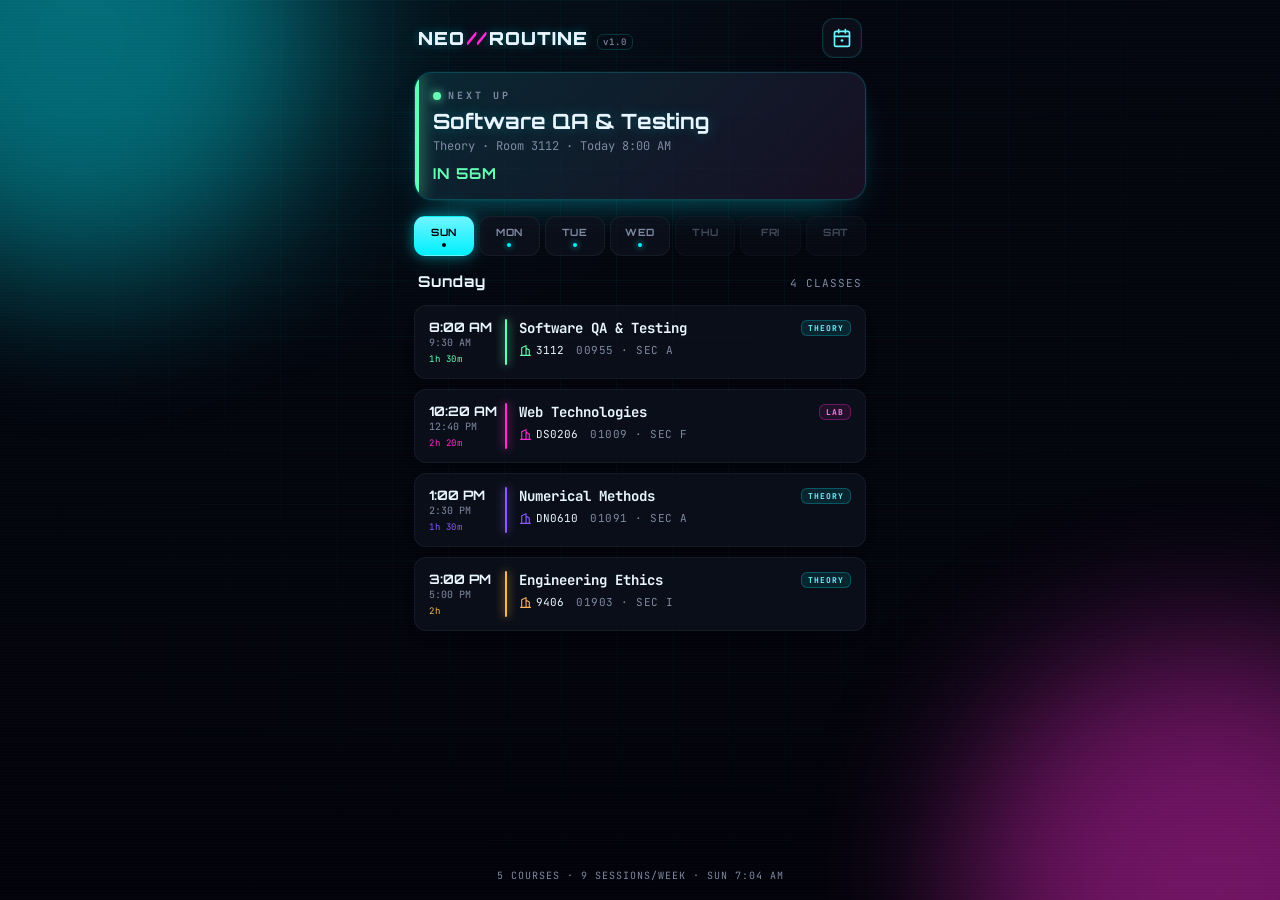
==== routine/index.html @ 6b7c72b3 "Add NEO//ROUTINE — neon class-schedule PWA for iPhone Installable PWA matching the NEO//CALC aesthet" ====
<!doctype html>
<html lang="en">
  <head>
    <meta charset="utf-8" />
    <meta name="viewport" content="width=device-width, initial-scale=1, viewport-fit=cover, user-scalable=no" />
    <meta name="description" content="NEO//ROUTINE — a futuristic neon class routine with live next-class countdown, weekly grid and offline support." />
    <title>NEO//ROUTINE</title>

    <link rel="manifest" href="manifest.json" />
    <meta name="theme-color" content="#05060c" />
    <meta name="color-scheme" content="dark" />

    <meta name="apple-mobile-web-app-capable" content="yes" />
    <meta name="mobile-web-app-capable" content="yes" />
    <meta name="apple-mobile-web-app-status-bar-style" content="black-translucent" />
    <meta name="apple-mobile-web-app-title" content="NEO//ROUTINE" />
    <link rel="apple-touch-icon" href="icons/icon-180.png" />
    <link rel="icon" type="image/png" sizes="192x192" href="icons/icon-192.png" />
    <link rel="icon" type="image/svg+xml" href="icons/icon.svg" />

    <link rel="preconnect" href="https://fonts.googleapis.com" />
    <link rel="preconnect" href="https://fonts.gstatic.com" crossorigin />
    <link href="https://fonts.googleapis.com/css2?family=Orbitron:wght@500;700;900&family=JetBrains+Mono:wght@400;500;700&display=swap" rel="stylesheet" />

    <link rel="stylesheet" href="style.css" />
  </head>
  <body>
    <div class="scanlines" aria-hidden="true"></div>
    <div class="grid-bg" aria-hidden="true"></div>
    <div class="glow-orb glow-orb--cyan" aria-hidden="true"></div>
    <div class="glow-orb glow-orb--magenta" aria-hidden="true"></div>

    <main class="device" id="app">
      <header class="device-head">
        <div class="brand">
          <span class="brand-mark">NEO</span><span class="brand-slash">//</span><span class="brand-mark">ROUTINE</span>
          <span class="brand-ver">v1.0</span>
        </div>
        <button class="icon-btn" id="todayBtn" type="button" aria-label="Jump to today">
          <svg viewBox="0 0 24 24" width="20" height="20" fill="none" stroke="currentColor" stroke-width="2" stroke-linecap="round" stroke-linejoin="round"><rect x="3" y="4" width="18" height="18" rx="2"/><path d="M3 10h18M8 2v4M16 2v4"/><circle cx="12" cy="15" r="1.6" fill="currentColor" stroke="none"/></svg>
        </button>
      </header>

      <section class="next" id="next" hidden>
        <div class="next-label">
          <span class="pulse" aria-hidden="true"></span>
          <span id="nextLabel">NEXT UP</span>
        </div>
        <div class="next-course" id="nextCourse">—</div>
        <div class="next-meta" id="nextMeta">—</div>
        <div class="next-count" id="nextCount">—</div>
      </section>

      <nav class="day-tabs" id="dayTabs" role="tablist"></nav>

      <section class="board" id="board"></section>

      <footer class="device-foot">
        <span id="footStat">—</span>
      </footer>
    </main>

    <script src="app.js" defer></script>
    <script>
      if ('serviceWorker' in navigator) {
        window.addEventListener('load', () => {
          navigator.serviceWorker.register('sw.js').catch(() => {});
        });
      }
    </script>
  </body>
</html>
---- routine/style.css ----
:root {
  --bg: #05060c;
  --bg-2: #0a0d18;
  --panel: rgba(14, 18, 30, 0.72);
  --panel-edge: rgba(0, 240, 255, 0.18);
  --ink: #e9f6ff;
  --ink-dim: #7e8aa3;
  --cyan: #00f0ff;
  --cyan-soft: #6ef5ff;
  --magenta: #ff2bd6;
  --magenta-soft: #ff7fe6;
  --violet: #8a5bff;
  --amber: #ffb454;
  --red: #ff4d6d;
  --green: #66ffb3;
  --r: 18px;
  --r-sm: 12px;
  --shadow-cyan: 0 0 12px rgba(0, 240, 255, 0.45), 0 0 28px rgba(0, 240, 255, 0.18);
  --shadow-magenta: 0 0 12px rgba(255, 43, 214, 0.4), 0 0 28px rgba(255, 43, 214, 0.18);
}

* { box-sizing: border-box; }
html, body { margin: 0; padding: 0; height: 100%; }
html { background: var(--bg); }
body {
  font-family: 'JetBrains Mono', ui-monospace, SFMono-Regular, Menlo, monospace;
  color: var(--ink);
  background:
    radial-gradient(1200px 800px at 12% -10%, rgba(0, 240, 255, 0.08), transparent 60%),
    radial-gradient(900px 700px at 110% 110%, rgba(255, 43, 214, 0.10), transparent 60%),
    linear-gradient(180deg, #04060f 0%, #02030a 100%);
  background-attachment: fixed;
  min-height: 100dvh;
  -webkit-user-select: none;
  user-select: none;
  -webkit-tap-highlight-color: transparent;
  padding: env(safe-area-inset-top) env(safe-area-inset-right) env(safe-area-inset-bottom) env(safe-area-inset-left);
}

/* ------- ambient layers ------- */
.scanlines {
  position: fixed; inset: 0;
  background: repeating-linear-gradient(to bottom,
    rgba(255,255,255,0.012) 0px, rgba(255,255,255,0.012) 1px, transparent 1px, transparent 3px);
  pointer-events: none; z-index: 1; mix-blend-mode: screen;
}
.grid-bg {
  position: fixed; inset: 0;
  background-image:
    linear-gradient(rgba(0,240,255,0.05) 1px, transparent 1px),
    linear-gradient(90deg, rgba(0,240,255,0.05) 1px, transparent 1px);
  background-size: 56px 56px;
  -webkit-mask-image: radial-gradient(circle at 50% 30%, #000 0%, transparent 75%);
  mask-image: radial-gradient(circle at 50% 30%, #000 0%, transparent 75%);
  pointer-events: none; z-index: 0;
}
.glow-orb {
  position: fixed; width: 480px; height: 480px; border-radius: 50%;
  filter: blur(80px); opacity: 0.4; pointer-events: none; z-index: 0;
  animation: orb 18s ease-in-out infinite alternate;
}
.glow-orb--cyan { background: #00f0ff; top: -200px; left: -160px; }
.glow-orb--magenta { background: #ff2bd6; bottom: -220px; right: -160px; animation-duration: 22s; }
@keyframes orb { from { transform: translate3d(0,0,0) scale(1); } to { transform: translate3d(40px,30px,0) scale(1.1); } }

/* ------- shell ------- */
.device {
  position: relative; z-index: 2;
  max-width: 480px; margin: 0 auto;
  min-height: 100dvh;
  display: flex; flex-direction: column;
  padding: 14px 14px 10px;
}

/* ------- header ------- */
.device-head {
  display: flex; align-items: center; justify-content: space-between;
  padding: 4px 4px 14px;
}
.brand { font-family: 'Orbitron', sans-serif; font-weight: 900; letter-spacing: 1px; font-size: 18px; display: flex; align-items: baseline; gap: 1px; }
.brand-mark { color: var(--ink); text-shadow: 0 0 10px rgba(0,240,255,0.35); }
.brand-slash { color: var(--magenta); text-shadow: var(--shadow-magenta); margin: 0 1px; }
.brand-ver { font-family: 'JetBrains Mono', monospace; font-weight: 500; font-size: 9px; color: var(--ink-dim); border: 1px solid var(--panel-edge); border-radius: 6px; padding: 1px 5px; margin-left: 8px; letter-spacing: 1px; }
.icon-btn {
  width: 40px; height: 40px; border-radius: 12px;
  background: var(--panel); border: 1px solid var(--panel-edge); color: var(--cyan-soft);
  display: grid; place-items: center; cursor: pointer;
  box-shadow: inset 0 0 0 1px rgba(255,255,255,0.02);
  transition: box-shadow .15s, transform .1s;
}
.icon-btn:active { transform: scale(.94); box-shadow: var(--shadow-cyan); }

/* ------- next-up hero ------- */
.next {
  position: relative; overflow: hidden;
  border-radius: var(--r); padding: 16px 18px;
  background:
    linear-gradient(135deg, rgba(0,240,255,0.10), rgba(255,43,214,0.05)),
    var(--panel);
  border: 1px solid var(--panel-edge);
  box-shadow: 0 0 0 1px rgba(0,240,255,0.05), 0 18px 40px -22px rgba(0,240,255,0.5);
  margin-bottom: 16px;
}
.next::before {
  content: ''; position: absolute; left: 0; top: 0; bottom: 0; width: 4px;
  background: var(--tone, var(--cyan)); box-shadow: 0 0 16px var(--tone, var(--cyan));
}
.next-label { display: flex; align-items: center; gap: 7px; font-size: 10px; letter-spacing: 3px; color: var(--ink-dim); font-weight: 700; }
.next-course { font-family: 'Orbitron', sans-serif; font-weight: 700; font-size: 21px; margin: 8px 0 5px; color: var(--ink); text-shadow: 0 0 14px rgba(0,240,255,0.25); line-height: 1.1; }
.next-meta { font-size: 12px; color: var(--ink-dim); }
.next-count { margin-top: 10px; font-family: 'Orbitron', sans-serif; font-weight: 700; font-size: 15px; letter-spacing: 1px; color: var(--tone, var(--cyan-soft)); text-transform: uppercase; }
.pulse {
  width: 8px; height: 8px; border-radius: 50%; background: var(--tone, var(--cyan));
  box-shadow: 0 0 10px var(--tone, var(--cyan)); display: inline-block;
  animation: pulse 1.6s ease-in-out infinite;
}
@keyframes pulse { 0%,100% { opacity: 1; transform: scale(1); } 50% { opacity: .35; transform: scale(.7); } }
.next.is-live { animation: liveGlow 2.4s ease-in-out infinite; }
@keyframes liveGlow { 0%,100% { box-shadow: 0 0 0 1px rgba(0,240,255,0.05), 0 18px 40px -22px rgba(0,240,255,0.5); } 50% { box-shadow: 0 0 0 1px rgba(0,240,255,0.2), 0 18px 48px -18px rgba(0,240,255,0.8); } }

/* ------- day tabs ------- */
.day-tabs {
  display: grid; grid-template-columns: repeat(7, 1fr); gap: 5px;
  margin-bottom: 14px;
}
.day-tab {
  position: relative;
  padding: 9px 0 8px; border-radius: 11px; cursor: pointer;
  background: var(--panel); border: 1px solid rgba(255,255,255,0.05);
  color: var(--ink-dim); font-family: 'Orbitron', sans-serif; font-weight: 700; font-size: 10px; letter-spacing: .5px;
  display: flex; flex-direction: column; align-items: center; gap: 5px;
  transition: color .15s, border-color .15s, box-shadow .15s, transform .1s;
}
.day-tab:active { transform: scale(.95); }
.day-tab .dt-dot { width: 4px; height: 4px; border-radius: 50%; background: transparent; transition: background .15s, box-shadow .15s; }
.day-tab:not(.is-empty) .dt-dot { background: var(--cyan); box-shadow: 0 0 6px var(--cyan); }
.day-tab.is-today { color: var(--cyan-soft); border-color: var(--panel-edge); }
.day-tab.is-active {
  color: var(--bg); background: linear-gradient(180deg, var(--cyan-soft), var(--cyan));
  border-color: transparent; box-shadow: var(--shadow-cyan);
}
.day-tab.is-active .dt-dot { background: var(--bg); box-shadow: none; }
.day-tab.is-empty { opacity: .5; }

/* ------- board ------- */
.board { display: flex; flex-direction: column; gap: 10px; flex: 1; }
.board-head { display: flex; align-items: baseline; justify-content: space-between; padding: 2px 4px 4px; }
.bh-day { font-family: 'Orbitron', sans-serif; font-weight: 700; font-size: 15px; letter-spacing: 1px; }
.bh-count { font-size: 11px; color: var(--ink-dim); letter-spacing: 1px; text-transform: uppercase; }

/* ------- class card ------- */
.class-card {
  --tone: var(--cyan);
  display: grid; grid-template-columns: 64px 2px 1fr; gap: 12px;
  padding: 13px 14px; border-radius: var(--r-sm);
  background: var(--panel); border: 1px solid rgba(255,255,255,0.05);
  box-shadow: 0 10px 26px -20px rgba(0,0,0,0.9);
  transition: transform .12s, box-shadow .15s;
}
.class-card:active { transform: scale(.99); }
.tone-cyan { --tone: var(--cyan); }
.tone-magenta { --tone: var(--magenta); }
.tone-violet { --tone: var(--violet); }
.tone-amber { --tone: var(--amber); }
.tone-green { --tone: var(--green); }

.cc-time { display: flex; flex-direction: column; align-items: flex-start; gap: 1px; }
.cc-start { font-family: 'Orbitron', sans-serif; font-weight: 700; font-size: 13px; color: var(--ink); white-space: nowrap; }
.cc-end { font-size: 10px; color: var(--ink-dim); white-space: nowrap; }
.cc-dur { margin-top: 3px; font-size: 9px; color: var(--tone); letter-spacing: .5px; }
.cc-rail { background: var(--tone); border-radius: 2px; box-shadow: 0 0 10px var(--tone); }
.cc-body { min-width: 0; }
.cc-top { display: flex; align-items: center; justify-content: space-between; gap: 8px; }
.cc-name { font-weight: 700; font-size: 14px; color: var(--ink); overflow: hidden; text-overflow: ellipsis; white-space: nowrap; }
.cc-badge { flex-shrink: 0; font-size: 8px; font-weight: 700; letter-spacing: 1px; padding: 2px 6px; border-radius: 6px; }
.badge-theory { color: var(--cyan-soft); background: rgba(0,240,255,0.10); border: 1px solid rgba(0,240,255,0.25); }
.badge-lab { color: var(--magenta-soft); background: rgba(255,43,214,0.10); border: 1px solid rgba(255,43,214,0.3); }
.cc-sub { display: flex; align-items: center; gap: 12px; margin-top: 6px; font-size: 11px; color: var(--ink-dim); }
.cc-room { display: inline-flex; align-items: center; gap: 4px; color: var(--ink); }
.cc-room svg { color: var(--tone); }
.cc-code { letter-spacing: .5px; }
.cc-live { display: flex; align-items: center; gap: 6px; margin-top: 8px; font-size: 9px; font-weight: 700; letter-spacing: 2px; color: var(--tone); }

.class-card.is-live { border-color: var(--tone); box-shadow: 0 0 0 1px var(--tone), 0 0 26px -8px var(--tone); }
.class-card.is-past { opacity: .42; }
.class-card.is-past .cc-rail { box-shadow: none; opacity: .5; }

/* ------- empty ------- */
.empty { flex: 1; display: flex; flex-direction: column; align-items: center; justify-content: center; gap: 14px; padding: 50px 0; color: var(--ink-dim); }
.empty-glyph { font-size: 46px; color: var(--cyan); text-shadow: var(--shadow-cyan); opacity: .6; }
.empty-text { text-align: center; font-size: 13px; line-height: 1.7; }
.empty-text span { color: var(--ink-dim); opacity: .7; font-size: 11px; }

/* ------- footer ------- */
.device-foot { padding: 14px 4px 6px; text-align: center; }
#footStat { font-size: 10px; letter-spacing: 1px; color: var(--ink-dim); text-transform: uppercase; }

@media (max-width: 360px) {
  .day-tab { font-size: 9px; }
  .class-card { grid-template-columns: 58px 2px 1fr; gap: 10px; }
}
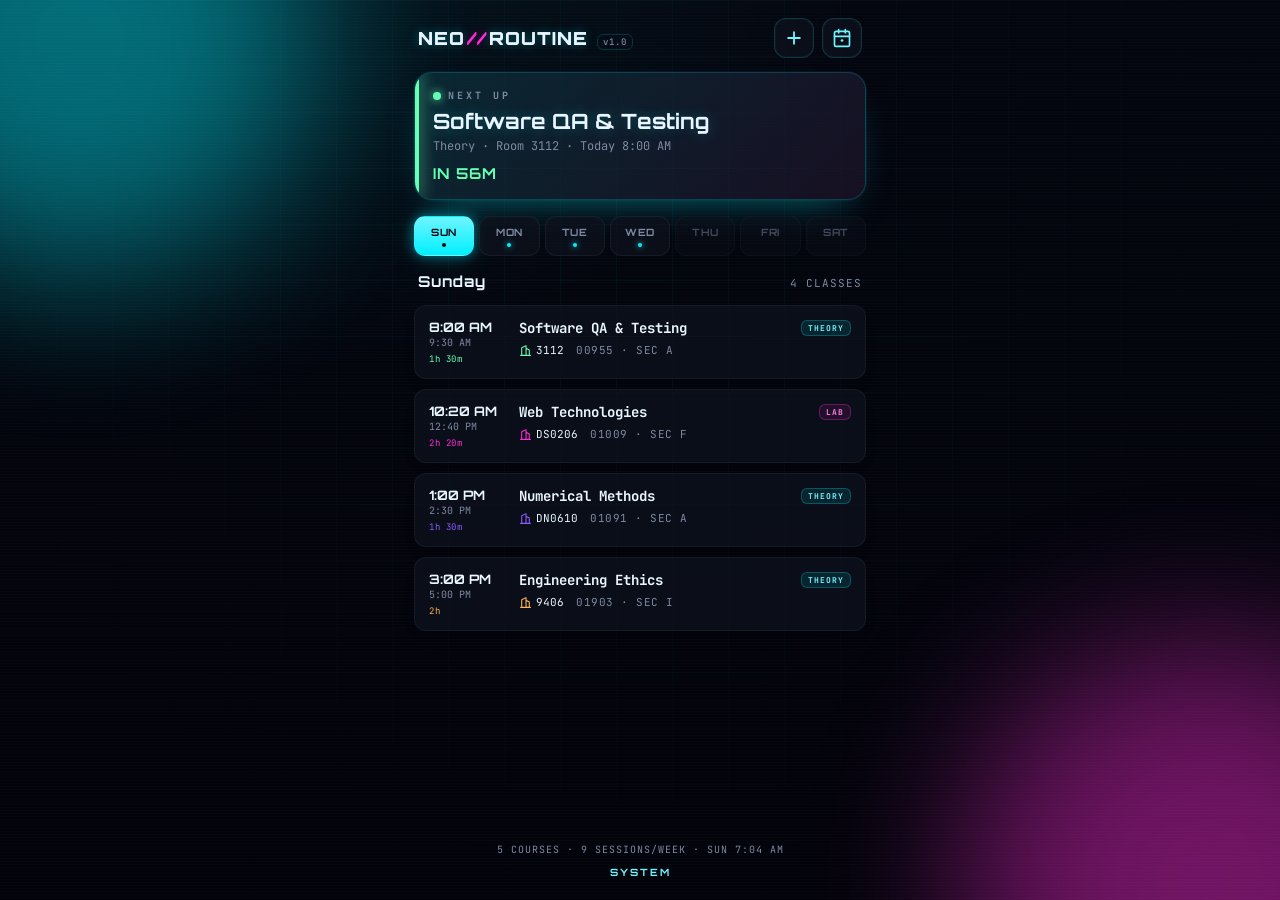
==== commit 2550df55: "Make NEO//ROUTINE schedule editable, with on-device persistence and an error log - Add, edit and del" ====
--- a/routine/index.html
+++ b/routine/index.html
@@ -36,9 +36,14 @@
           <span class="brand-mark">NEO</span><span class="brand-slash">//</span><span class="brand-mark">ROUTINE</span>
           <span class="brand-ver">v1.0</span>
         </div>
-        <button class="icon-btn" id="todayBtn" type="button" aria-label="Jump to today">
-          <svg viewBox="0 0 24 24" width="20" height="20" fill="none" stroke="currentColor" stroke-width="2" stroke-linecap="round" stroke-linejoin="round"><rect x="3" y="4" width="18" height="18" rx="2"/><path d="M3 10h18M8 2v4M16 2v4"/><circle cx="12" cy="15" r="1.6" fill="currentColor" stroke="none"/></svg>
-        </button>
+        <div class="head-actions">
+          <button class="icon-btn" id="addBtn" type="button" aria-label="Add a class">
+            <svg viewBox="0 0 24 24" width="20" height="20" fill="none" stroke="currentColor" stroke-width="2.2" stroke-linecap="round"><path d="M12 5v14M5 12h14"/></svg>
+          </button>
+          <button class="icon-btn" id="todayBtn" type="button" aria-label="Jump to today">
+            <svg viewBox="0 0 24 24" width="20" height="20" fill="none" stroke="currentColor" stroke-width="2" stroke-linecap="round" stroke-linejoin="round"><rect x="3" y="4" width="18" height="18" rx="2"/><path d="M3 10h18M8 2v4M16 2v4"/><circle cx="12" cy="15" r="1.6" fill="currentColor" stroke="none"/></svg>
+          </button>
+        </div>
       </header>
 
       <section class="next" id="next" hidden>
@@ -57,8 +62,73 @@
 
       <footer class="device-foot">
         <span id="footStat">—</span>
+        <button class="link-btn" id="systemBtn" type="button">SYSTEM</button>
       </footer>
     </main>
+
+    <div class="toast" id="toast" role="status" aria-live="polite"></div>
+
+    <div class="sheet" id="editor" hidden>
+      <div class="sheet-scrim" data-close="editor"></div>
+      <form class="sheet-panel" id="editorForm" novalidate aria-labelledby="editorTitle">
+        <div class="sheet-head">
+          <span class="sheet-title" id="editorTitle">NEW CLASS</span>
+          <button class="link-btn" type="button" data-close="editor">CANCEL</button>
+        </div>
+
+        <label class="field"><span>Class name</span>
+          <input id="fName" type="text" maxlength="60" autocomplete="off" placeholder="e.g. Web Technologies" />
+        </label>
+
+        <div class="field-row">
+          <label class="field"><span>Day</span><select id="fDay"></select></label>
+          <label class="field"><span>Type</span>
+            <select id="fType"><option>Theory</option><option>Lab</option></select>
+          </label>
+        </div>
+
+        <div class="field-row">
+          <label class="field"><span>Starts</span><input id="fStart" type="time" /></label>
+          <label class="field"><span>Ends</span><input id="fEnd" type="time" /></label>
+        </div>
+
+        <div class="field-row field-row--3">
+          <label class="field"><span>Room</span><input id="fRoom" type="text" maxlength="16" autocomplete="off" /></label>
+          <label class="field"><span>Code</span><input id="fCode" type="text" maxlength="12" autocomplete="off" /></label>
+          <label class="field"><span>Section</span><input id="fSec" type="text" maxlength="6" autocomplete="off" /></label>
+        </div>
+
+        <div class="field"><span id="colorLabel">Color</span>
+          <div class="swatches" id="fColors" role="radiogroup" aria-labelledby="colorLabel"></div>
+        </div>
+
+        <p class="form-error" id="fError" role="alert"></p>
+
+        <div class="sheet-actions">
+          <button class="btn btn--danger" id="deleteBtn" type="button" hidden>Delete</button>
+          <button class="btn btn--primary" type="submit">Save class</button>
+        </div>
+      </form>
+    </div>
+
+    <div class="sheet" id="system" hidden>
+      <div class="sheet-scrim" data-close="system"></div>
+      <div class="sheet-panel" role="dialog" aria-labelledby="systemTitle">
+        <div class="sheet-head">
+          <span class="sheet-title" id="systemTitle">SYSTEM</span>
+          <button class="link-btn" type="button" data-close="system">CLOSE</button>
+        </div>
+        <p class="sheet-note">Your schedule is saved on this device only.</p>
+        <div class="log-head">
+          <span>Error log · <span id="logCount">none recorded</span></span>
+          <button class="link-btn" id="clearLogBtn" type="button">CLEAR</button>
+        </div>
+        <ol class="log-list" id="logList"></ol>
+        <div class="sheet-actions">
+          <button class="btn btn--danger" id="resetBtn" type="button">Reset schedule</button>
+        </div>
+      </div>
+    </div>
 
     <script src="app.js" defer></script>
     <script>
--- a/routine/style.css
+++ b/routine/style.css
@@ -199,3 +199,81 @@
   .day-tab { font-size: 9px; }
   .class-card { grid-template-columns: 58px 2px 1fr; gap: 10px; }
 }
+
+/* ------- header actions / links ------- */
+.head-actions { display: flex; gap: 8px; }
+.link-btn {
+  background: none; border: 0; padding: 6px 4px; cursor: pointer;
+  font-family: 'Orbitron', sans-serif; font-weight: 700; font-size: 10px; letter-spacing: 2px;
+  color: var(--cyan-soft);
+}
+.device-foot { display: flex; flex-direction: column; align-items: center; gap: 4px; }
+
+/* cards are buttons now */
+button.class-card { width: 100%; text-align: left; font: inherit; color: inherit; cursor: pointer; }
+.cc-name { min-width: 0; }
+
+/* ------- toast ------- */
+.toast {
+  position: fixed; left: 50%; bottom: calc(26px + env(safe-area-inset-bottom)); z-index: 30;
+  transform: translate(-50%, 20px); opacity: 0; pointer-events: none;
+  padding: 10px 16px; border-radius: 999px; font-size: 12px; white-space: nowrap;
+  background: rgba(14, 18, 30, 0.96); border: 1px solid var(--panel-edge); color: var(--ink);
+  box-shadow: var(--shadow-cyan); transition: opacity .2s, transform .2s;
+}
+.toast.is-on { opacity: 1; transform: translate(-50%, 0); }
+
+/* ------- sheets ------- */
+body.sheet-open { overflow: hidden; }
+.sheet { position: fixed; inset: 0; z-index: 20; display: flex; align-items: flex-end; justify-content: center; }
+.sheet[hidden] { display: none; }
+.sheet-scrim { position: absolute; inset: 0; background: rgba(2, 3, 10, 0.72); backdrop-filter: blur(3px); -webkit-backdrop-filter: blur(3px); }
+.sheet-panel {
+  position: relative; width: 100%; max-width: 480px; max-height: 92dvh; overflow-y: auto;
+  margin: 0; padding: 16px 16px calc(18px + env(safe-area-inset-bottom));
+  background: #0a0d18; border: 1px solid var(--panel-edge); border-bottom: 0;
+  border-radius: 22px 22px 0 0; box-shadow: 0 -18px 50px -20px rgba(0, 240, 255, 0.45);
+  display: flex; flex-direction: column; gap: 12px;
+  animation: sheetUp .22s ease-out;
+}
+@keyframes sheetUp { from { transform: translateY(24px); opacity: 0; } to { transform: none; opacity: 1; } }
+.sheet-head { display: flex; align-items: center; justify-content: space-between; }
+.sheet-title { font-family: 'Orbitron', sans-serif; font-weight: 700; font-size: 14px; letter-spacing: 2px; }
+.sheet-note { margin: 0; font-size: 12px; color: var(--ink-dim); }
+
+.field { display: flex; flex-direction: column; gap: 5px; min-width: 0; flex: 1; }
+.field > span { font-size: 10px; letter-spacing: 1.5px; text-transform: uppercase; color: var(--ink-dim); }
+.field-row { display: grid; grid-template-columns: 1fr 1fr; gap: 10px; }
+.field-row--3 { grid-template-columns: 1.2fr 1fr 1fr; }
+.field input, .field select {
+  width: 100%; min-width: 0; height: 44px; padding: 0 12px; border-radius: 11px;
+  background: rgba(255, 255, 255, 0.04); border: 1px solid rgba(255, 255, 255, 0.1);
+  color: var(--ink); font-family: inherit; font-size: 16px; color-scheme: dark;
+  -webkit-user-select: text; user-select: text; -webkit-appearance: none; appearance: none;
+}
+.field input:focus, .field select:focus { outline: none; border-color: var(--cyan); box-shadow: 0 0 0 3px rgba(0, 240, 255, 0.18); }
+.field input::placeholder { color: rgba(126, 138, 163, 0.6); }
+
+.swatches { display: flex; gap: 12px; padding: 2px 0; }
+.swatch {
+  width: 36px; height: 36px; border-radius: 50%; cursor: pointer; padding: 0;
+  background: var(--tone); border: 3px solid #0a0d18; box-shadow: 0 0 0 1px rgba(255, 255, 255, 0.12);
+}
+.swatch[aria-checked="true"] { box-shadow: 0 0 0 2px var(--tone), 0 0 14px var(--tone); }
+
+.form-error { margin: 0; min-height: 16px; font-size: 12px; color: var(--red); }
+.sheet-actions { display: flex; gap: 10px; }
+.btn {
+  flex: 1; height: 48px; border-radius: 13px; cursor: pointer;
+  font-family: 'Orbitron', sans-serif; font-weight: 700; font-size: 12px; letter-spacing: 1.5px; text-transform: uppercase;
+}
+.btn--primary { background: linear-gradient(180deg, var(--cyan-soft), var(--cyan)); color: var(--bg); border: 0; box-shadow: var(--shadow-cyan); }
+.btn--danger { flex: 0 0 auto; padding: 0 18px; background: transparent; color: var(--red); border: 1px solid rgba(255, 77, 109, 0.45); }
+.btn:active { transform: scale(.98); }
+
+.log-head { display: flex; align-items: center; justify-content: space-between; font-size: 11px; color: var(--ink-dim); letter-spacing: 1px; text-transform: uppercase; }
+.log-list { list-style: none; margin: 0; padding: 0; display: flex; flex-direction: column; gap: 6px; max-height: 34dvh; overflow-y: auto; }
+.log-list:empty { display: none; }
+.log-list li { display: flex; flex-direction: column; gap: 2px; padding: 8px 10px; border-radius: 10px; background: rgba(255, 77, 109, 0.06); border: 1px solid rgba(255, 77, 109, 0.2); }
+.log-when { font-size: 10px; color: var(--ink-dim); }
+.log-msg { font-size: 12px; color: var(--ink); overflow-wrap: anywhere; -webkit-user-select: text; user-select: text; }
